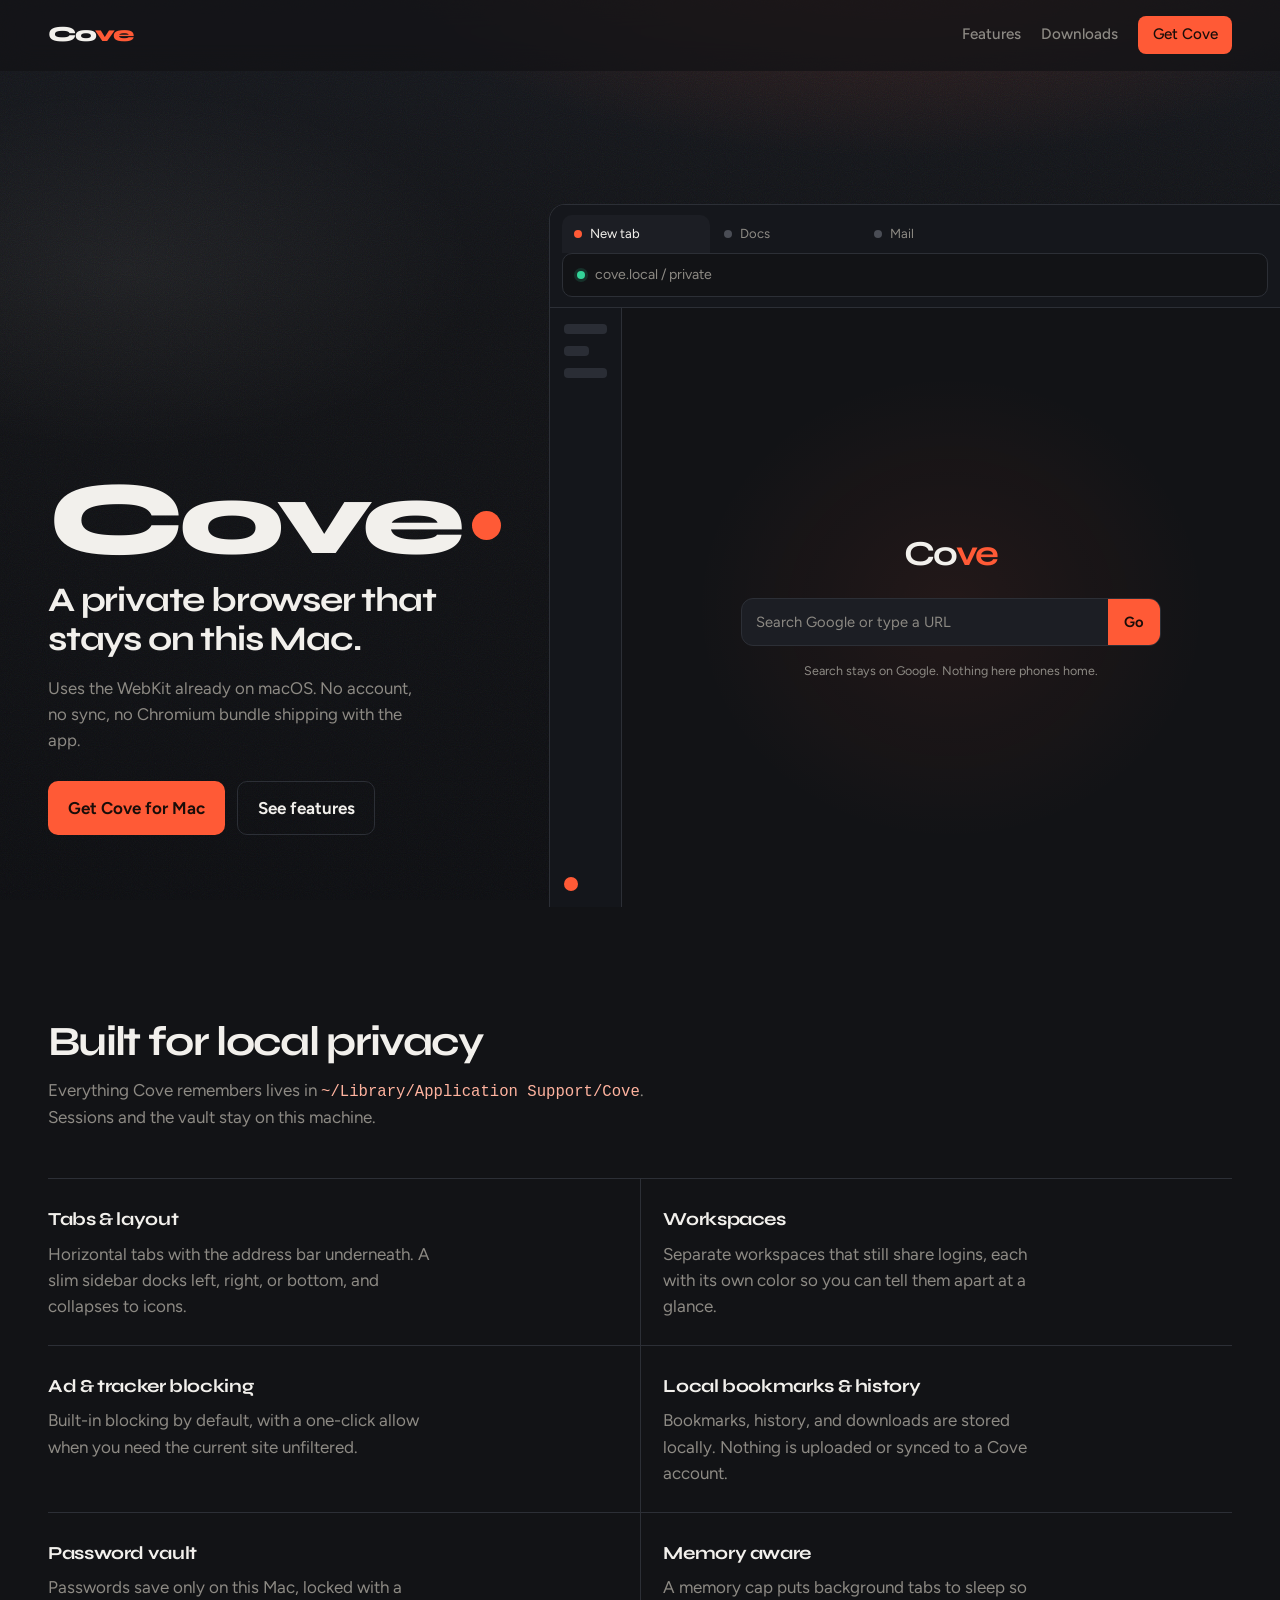
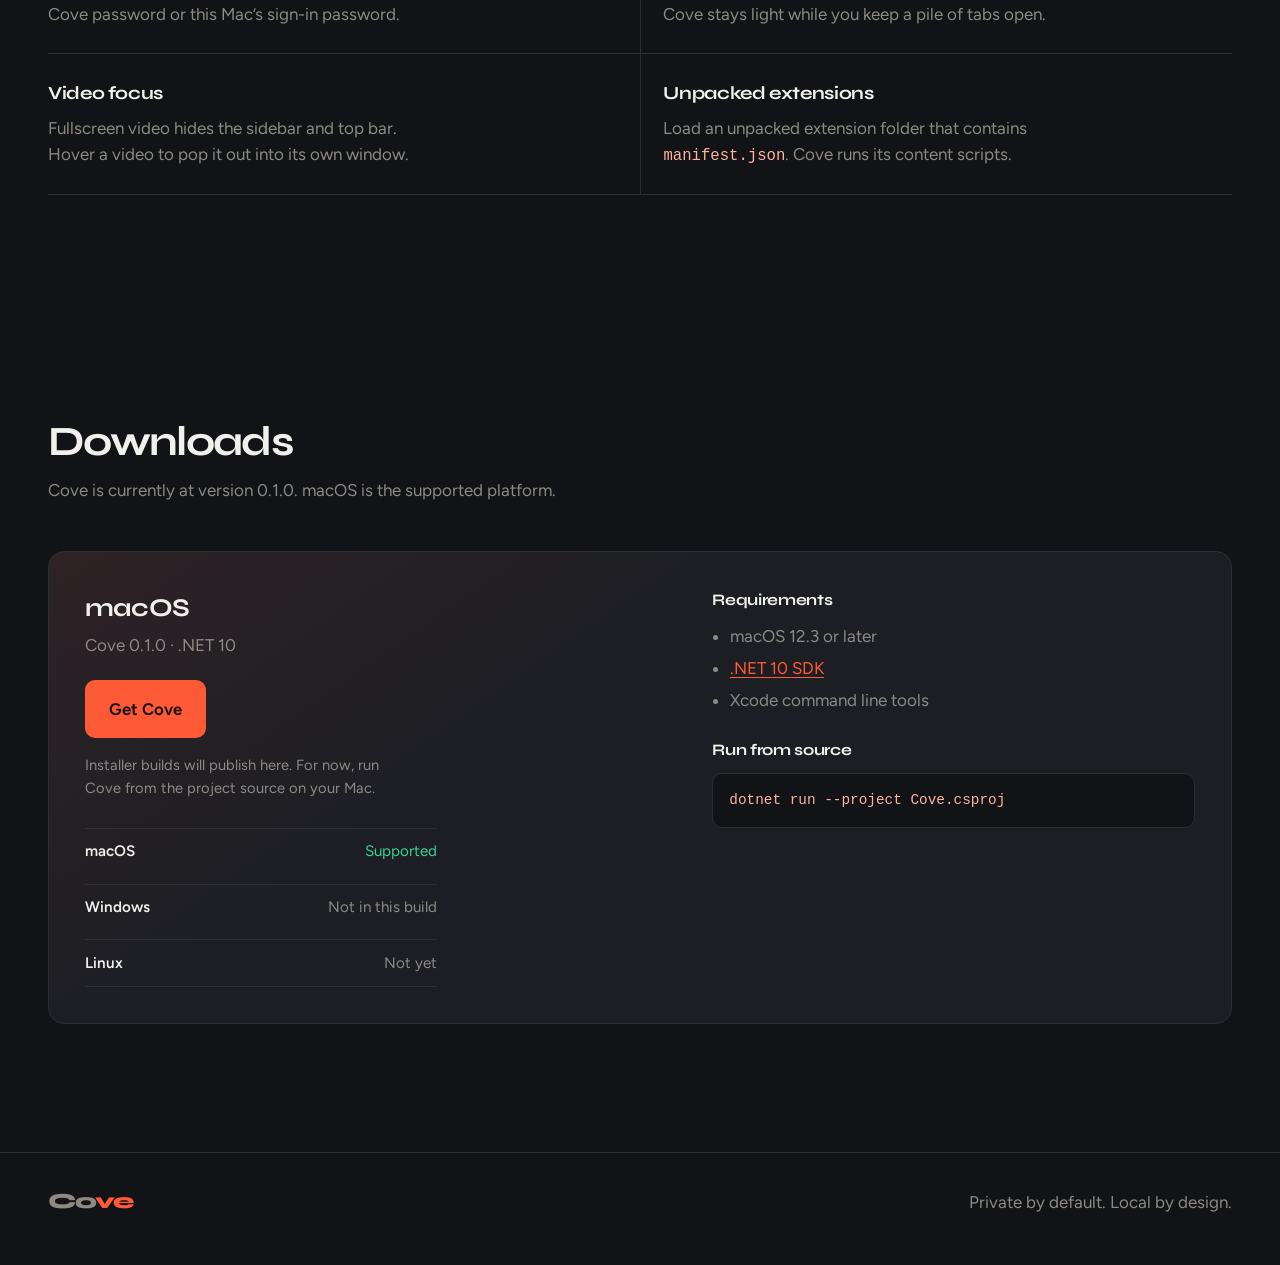
==== website/index.html @ 1cc4043b "Run Cove on macOS with system WebKit. Replace the WPF and WebView2 shell with Avalonia and a WebKit " ====
<!DOCTYPE html>
<html lang="en">
<head>
  <meta charset="utf-8" />
  <meta name="viewport" content="width=device-width, initial-scale=1" />
  <title>Cove — Private browser for this Mac</title>
  <meta name="description" content="Cove is a small private browser for macOS. Data stays on this machine. No account. No sync." />
  <link rel="preconnect" href="https://fonts.googleapis.com" />
  <link rel="preconnect" href="https://fonts.gstatic.com" crossorigin />
  <link href="https://fonts.googleapis.com/css2?family=Figtree:wght@400;500;600;700&family=Syne:wght@600;700;800&display=swap" rel="stylesheet" />
  <link rel="stylesheet" href="styles.css" />
</head>
<body>
  <div class="atmosphere" aria-hidden="true"></div>

  <header class="site-header">
    <a class="wordmark" href="#top" aria-label="Cove home">Co<span>ve</span></a>
    <nav class="site-nav">
      <a href="#features">Features</a>
      <a href="#downloads">Downloads</a>
      <a class="nav-cta" href="#downloads">Get Cove</a>
    </nav>
  </header>

  <main id="top">
    <section class="hero">
      <div class="hero-copy">
        <p class="brand">Cove</p>
        <h1>A private browser that stays on this Mac.</h1>
        <p class="lede">Uses the WebKit already on macOS. No account, no sync, no Chromium bundle shipping with the app.</p>
        <div class="hero-actions">
          <a class="btn btn-primary" href="#downloads">Get Cove for Mac</a>
          <a class="btn btn-ghost" href="#features">See features</a>
        </div>
      </div>

      <div class="hero-stage" aria-hidden="true">
        <div class="browser">
          <div class="browser-chrome">
            <div class="browser-tabs">
              <div class="tab active"><span class="tab-dot"></span><span>New tab</span></div>
              <div class="tab"><span class="tab-dot muted"></span><span>Docs</span></div>
              <div class="tab"><span class="tab-dot muted"></span><span>Mail</span></div>
            </div>
            <div class="browser-address">
              <span class="lock"></span>
              <span class="url">cove.local / private</span>
            </div>
          </div>
          <div class="browser-body">
            <aside class="browser-side">
              <div class="side-block"></div>
              <div class="side-block short"></div>
              <div class="side-block"></div>
              <div class="side-swatch"></div>
            </aside>
            <div class="browser-page">
              <p class="page-brand">Co<span>ve</span></p>
              <div class="page-search">
                <span>Search Google or type a URL</span>
                <span class="page-go">Go</span>
              </div>
              <p class="page-note">Search stays on Google. Nothing here phones home.</p>
            </div>
          </div>
        </div>
      </div>
    </section>

    <section id="features" class="section features">
      <div class="section-head">
        <h2>Built for local privacy</h2>
        <p>Everything Cove remembers lives in <code>~/Library/Application Support/Cove</code>. Sessions and the vault stay on this machine.</p>
      </div>

      <ul class="feature-list">
        <li>
          <h3>Tabs &amp; layout</h3>
          <p>Horizontal tabs with the address bar underneath. A slim sidebar docks left, right, or bottom, and collapses to icons.</p>
        </li>
        <li>
          <h3>Workspaces</h3>
          <p>Separate workspaces that still share logins, each with its own color so you can tell them apart at a glance.</p>
        </li>
        <li>
          <h3>Ad &amp; tracker blocking</h3>
          <p>Built-in blocking by default, with a one-click allow when you need the current site unfiltered.</p>
        </li>
        <li>
          <h3>Local bookmarks &amp; history</h3>
          <p>Bookmarks, history, and downloads are stored locally. Nothing is uploaded or synced to a Cove account.</p>
        </li>
        <li>
          <h3>Password vault</h3>
          <p>Passwords save only on this Mac, locked with a Cove password or this Mac’s sign-in password.</p>
        </li>
        <li>
          <h3>Memory aware</h3>
          <p>A memory cap puts background tabs to sleep so Cove stays light while you keep a pile of tabs open.</p>
        </li>
        <li>
          <h3>Video focus</h3>
          <p>Fullscreen video hides the sidebar and top bar. Hover a video to pop it out into its own window.</p>
        </li>
        <li>
          <h3>Unpacked extensions</h3>
          <p>Load an unpacked extension folder that contains <code>manifest.json</code>. Cove runs its content scripts.</p>
        </li>
      </ul>
    </section>

    <section id="downloads" class="section downloads">
      <div class="section-head">
        <h2>Downloads</h2>
        <p>Cove is currently at version 0.1.0. macOS is the supported platform.</p>
      </div>

      <div class="download-panel">
        <div class="download-main">
          <div class="download-meta">
            <p class="os">macOS</p>
            <p class="version">Cove 0.1.0 · .NET 10</p>
          </div>
          <a class="btn btn-primary btn-lg" href="#run">Get Cove</a>
          <p class="hint">Installer builds will publish here. For now, run Cove from the project source on your Mac.</p>
          <div class="platforms">
            <div class="platform is-ready">
              <span class="platform-name">macOS</span>
              <span class="platform-status">Supported</span>
            </div>
            <div class="platform">
              <span class="platform-name">Windows</span>
              <span class="platform-status">Not in this build</span>
            </div>
            <div class="platform">
              <span class="platform-name">Linux</span>
              <span class="platform-status">Not yet</span>
            </div>
          </div>
        </div>

        <div class="download-reqs" id="run">
          <h3>Requirements</h3>
          <ul>
            <li>macOS 12.3 or later</li>
            <li><a href="https://dotnet.microsoft.com/download" rel="noopener">.NET 10 SDK</a></li>
            <li>Xcode command line tools</li>
          </ul>
          <h3>Run from source</h3>
          <pre><code>dotnet run --project Cove.csproj</code></pre>
        </div>
      </div>
    </section>
  </main>

  <footer class="site-footer">
    <p class="wordmark">Co<span>ve</span></p>
    <p>Private by default. Local by design.</p>
  </footer>

  <script src="script.js"></script>
</body>
</html>
---- website/styles.css ----
:root {
  --bg: #121316;
  --bg-raised: #1c1e24;
  --bg-line: #2c2f36;
  --ink: #f2f0ec;
  --muted: #8d8a84;
  --accent: #ff5a36;
  --accent-ink: #1a0d09;
  --warm-glow: rgba(255, 90, 54, 0.18);
  --font-display: "Syne", sans-serif;
  --font-body: "Figtree", sans-serif;
  --ease: cubic-bezier(0.22, 1, 0.36, 1);
}

*,
*::before,
*::after {
  box-sizing: border-box;
}

html {
  scroll-behavior: smooth;
}

body {
  margin: 0;
  min-height: 100vh;
  color: var(--ink);
  background: var(--bg);
  font-family: var(--font-body);
  font-size: 17px;
  line-height: 1.55;
  overflow-x: hidden;
}

a {
  color: var(--accent);
  text-decoration-thickness: 1px;
  text-underline-offset: 0.18em;
}

a:hover {
  color: #ff7a5c;
}

code,
pre {
  font-family: ui-monospace, "SF Mono", Menlo, Consolas, monospace;
  font-size: 0.92em;
}

code {
  color: #ffb39f;
}

.atmosphere {
  position: fixed;
  inset: 0;
  z-index: -1;
  pointer-events: none;
  background:
    radial-gradient(ellipse 80% 50% at 70% -10%, var(--warm-glow), transparent 55%),
    radial-gradient(ellipse 55% 40% at 10% 30%, rgba(242, 240, 236, 0.05), transparent 50%),
    radial-gradient(ellipse 60% 45% at 85% 75%, rgba(255, 90, 54, 0.08), transparent 55%),
    linear-gradient(180deg, #16181d 0%, var(--bg) 35%, #0e0f12 100%);
}

.atmosphere::after {
  content: "";
  position: absolute;
  inset: 0;
  opacity: 0.35;
  background-image: url("data:image/svg+xml,%3Csvg viewBox='0 0 200 200' xmlns='http://www.w3.org/2000/svg'%3E%3Cfilter id='n'%3E%3CfeTurbulence type='fractalNoise' baseFrequency='0.85' numOctaves='4' stitchTiles='stitch'/%3E%3C/filter%3E%3Crect width='100%25' height='100%25' filter='url(%23n)'/%3E%3C/svg%3E");
  background-size: 180px;
  mix-blend-mode: soft-light;
}

.site-header {
  position: sticky;
  top: 0;
  z-index: 20;
  display: flex;
  align-items: center;
  justify-content: space-between;
  gap: 1rem;
  padding: 1rem clamp(1.25rem, 4vw, 3rem);
  backdrop-filter: blur(14px);
  background: rgba(18, 19, 22, 0.72);
  border-bottom: 1px solid transparent;
  transition: border-color 0.3s var(--ease);
}

.site-header.is-scrolled {
  border-bottom-color: var(--bg-line);
}

.wordmark {
  font-family: var(--font-display);
  font-weight: 800;
  font-size: 1.35rem;
  letter-spacing: -0.04em;
  color: var(--ink);
  text-decoration: none;
}

.wordmark span,
.page-brand span {
  color: var(--accent);
}

.site-nav {
  display: flex;
  align-items: center;
  gap: 1.25rem;
}

.site-nav a {
  color: var(--muted);
  text-decoration: none;
  font-weight: 500;
  font-size: 0.95rem;
  transition: color 0.2s ease;
}

.site-nav a:hover {
  color: var(--ink);
}

.nav-cta {
  color: var(--accent-ink) !important;
  background: var(--accent);
  padding: 0.45rem 0.9rem;
  border-radius: 8px;
  font-weight: 650;
}

.nav-cta:hover {
  filter: brightness(1.06);
  color: var(--accent-ink) !important;
}

.hero {
  position: relative;
  display: grid;
  align-items: end;
  min-height: calc(100svh - 64px);
  padding: clamp(2rem, 6vw, 4.5rem) clamp(1.25rem, 4vw, 3rem) 0;
  gap: clamp(1.5rem, 4vw, 2.5rem);
  overflow: hidden;
}

.hero-copy {
  max-width: 34rem;
  animation: rise 0.9s var(--ease) both;
}

.brand {
  margin: 0 0 0.85rem;
  font-family: var(--font-display);
  font-weight: 800;
  font-size: clamp(3.4rem, 9vw, 6.5rem);
  letter-spacing: -0.055em;
  line-height: 0.9;
  color: var(--ink);
}

.brand::after {
  content: "";
  display: inline-block;
  width: 0.28em;
  height: 0.28em;
  margin-left: 0.12em;
  margin-bottom: 0.12em;
  border-radius: 50%;
  background: var(--accent);
  vertical-align: baseline;
  animation: pulse-dot 2.8s ease-in-out infinite;
}

.hero h1 {
  margin: 0 0 1rem;
  font-family: var(--font-display);
  font-weight: 700;
  font-size: clamp(1.55rem, 3.4vw, 2.15rem);
  letter-spacing: -0.035em;
  line-height: 1.15;
  max-width: 18ch;
}

.lede {
  margin: 0 0 1.75rem;
  color: var(--muted);
  max-width: 34ch;
  font-size: 1.05rem;
}

.hero-actions {
  display: flex;
  flex-wrap: wrap;
  gap: 0.75rem;
}

.btn {
  display: inline-flex;
  align-items: center;
  justify-content: center;
  gap: 0.4rem;
  padding: 0.8rem 1.2rem;
  border-radius: 10px;
  border: 1px solid transparent;
  font: inherit;
  font-weight: 650;
  text-decoration: none;
  cursor: pointer;
  transition: transform 0.2s var(--ease), background 0.2s ease, border-color 0.2s ease, color 0.2s ease;
}

.btn:hover {
  transform: translateY(-1px);
}

.btn-primary {
  background: var(--accent);
  color: var(--accent-ink);
}

.btn-primary:hover {
  color: var(--accent-ink);
  filter: brightness(1.05);
}

.btn-ghost {
  background: transparent;
  border-color: var(--bg-line);
  color: var(--ink);
}

.btn-ghost:hover {
  border-color: var(--muted);
  color: var(--ink);
}

.btn-lg {
  padding: 0.95rem 1.45rem;
  font-size: 1.05rem;
}

.hero-stage {
  width: 100%;
  animation: rise 1.05s var(--ease) 0.12s both;
}

.browser {
  width: 100%;
  border: 1px solid var(--bg-line);
  border-left: 0;
  border-right: 0;
  border-bottom: 0;
  border-radius: 0;
  background: #0f1013;
  overflow: hidden;
  transform-origin: center bottom;
}

.browser-chrome {
  border-bottom: 1px solid var(--bg-line);
  background: #15171c;
}

.browser-tabs {
  display: flex;
  gap: 2px;
  padding: 10px 12px 0;
}

.tab {
  display: flex;
  align-items: center;
  gap: 8px;
  min-width: 0;
  width: 148px;
  padding: 9px 12px;
  border-radius: 10px 10px 0 0;
  background: transparent;
  color: var(--muted);
  font-size: 0.82rem;
  white-space: nowrap;
  overflow: hidden;
  transition: background 0.25s ease, color 0.25s ease;
}

.tab.active {
  background: var(--bg-raised);
  color: var(--ink);
}

.tab-dot {
  width: 8px;
  height: 8px;
  border-radius: 50%;
  background: var(--accent);
  flex-shrink: 0;
}

.tab-dot.muted {
  background: #4a4d55;
}

.browser-address {
  display: flex;
  align-items: center;
  gap: 10px;
  margin: 0 12px 10px;
  padding: 10px 14px;
  border: 1px solid var(--bg-line);
  border-radius: 10px;
  background: #121316;
  color: var(--muted);
  font-size: 0.88rem;
}

.lock {
  width: 8px;
  height: 8px;
  border-radius: 50%;
  background: #34d399;
  box-shadow: 0 0 0 3px rgba(52, 211, 153, 0.15);
}

.browser-body {
  display: grid;
  grid-template-columns: 72px 1fr;
  min-height: clamp(220px, 36vh, 380px);
}

.browser-side {
  display: flex;
  flex-direction: column;
  gap: 12px;
  padding: 16px 14px;
  border-right: 1px solid var(--bg-line);
  background: #14161b;
}

.side-block {
  height: 10px;
  border-radius: 4px;
  background: #2a2d35;
}

.side-block.short {
  width: 60%;
}

.side-swatch {
  width: 14px;
  height: 14px;
  margin-top: auto;
  border-radius: 50%;
  background: var(--accent);
  animation: swatch 5s ease-in-out infinite;
}

.browser-page {
  display: flex;
  flex-direction: column;
  align-items: center;
  justify-content: center;
  padding: 2rem 1.25rem 2.5rem;
  background:
    radial-gradient(ellipse at center, rgba(255, 90, 54, 0.07), transparent 55%),
    #121316;
}

.page-brand {
  margin: 0 0 1rem;
  font-family: var(--font-display);
  font-weight: 700;
  font-size: clamp(1.8rem, 4vw, 2.2rem);
  letter-spacing: -0.045em;
}

.page-search {
  display: flex;
  width: min(420px, 100%);
  overflow: hidden;
  border: 1px solid var(--bg-line);
  border-radius: 12px;
  background: var(--bg-raised);
  color: var(--muted);
  font-size: 0.92rem;
}

.page-search span:first-child {
  flex: 1;
  padding: 12px 14px;
}

.page-go {
  display: grid;
  place-items: center;
  padding: 0 16px;
  background: var(--accent);
  color: var(--accent-ink);
  font-weight: 650;
}

.page-note {
  margin: 0.9rem 0 0;
  color: var(--muted);
  font-size: 0.78rem;
}

.section {
  padding: clamp(4.5rem, 10vw, 7rem) clamp(1.25rem, 4vw, 3rem);
}

.section-head {
  max-width: 38rem;
  margin-bottom: clamp(2rem, 5vw, 3rem);
}

.section-head h2 {
  margin: 0 0 0.75rem;
  font-family: var(--font-display);
  font-weight: 700;
  font-size: clamp(1.8rem, 4vw, 2.6rem);
  letter-spacing: -0.04em;
  line-height: 1.1;
}

.section-head p {
  margin: 0;
  color: var(--muted);
}

.feature-list {
  list-style: none;
  margin: 0;
  padding: 0;
  display: grid;
  grid-template-columns: repeat(2, minmax(0, 1fr));
  gap: 0;
  border-top: 1px solid var(--bg-line);
}

.feature-list li {
  padding: 1.6rem 1.4rem 1.6rem 0;
  border-bottom: 1px solid var(--bg-line);
  opacity: 0;
  transform: translateY(16px);
  transition: opacity 0.6s var(--ease), transform 0.6s var(--ease);
}

.feature-list li:nth-child(even) {
  padding-left: 1.4rem;
  border-left: 1px solid var(--bg-line);
}

.feature-list li.is-in {
  opacity: 1;
  transform: none;
}

.feature-list h3 {
  margin: 0 0 0.45rem;
  font-family: var(--font-display);
  font-size: 1.15rem;
  font-weight: 700;
  letter-spacing: -0.02em;
}

.feature-list p {
  margin: 0;
  color: var(--muted);
  max-width: 36ch;
}

.downloads {
  padding-bottom: clamp(5rem, 12vw, 8rem);
}

.download-panel {
  display: grid;
  grid-template-columns: 1.2fr 1fr;
  gap: clamp(1.5rem, 4vw, 3rem);
  align-items: start;
  padding: clamp(1.5rem, 3vw, 2.25rem);
  border: 1px solid var(--bg-line);
  border-radius: 16px;
  background:
    linear-gradient(145deg, rgba(255, 90, 54, 0.08), transparent 40%),
    var(--bg-raised);
}

.download-meta .os {
  margin: 0;
  font-family: var(--font-display);
  font-weight: 700;
  font-size: 1.6rem;
  letter-spacing: -0.03em;
}

.download-meta .version {
  margin: 0.25rem 0 1.35rem;
  color: var(--muted);
}

.hint {
  margin: 1rem 0 0;
  color: var(--muted);
  font-size: 0.92rem;
  max-width: 36ch;
}

.platforms {
  display: grid;
  gap: 0.55rem;
  margin-top: 1.75rem;
  max-width: 22rem;
}

.platform {
  display: flex;
  align-items: center;
  justify-content: space-between;
  gap: 1rem;
  padding: 0.7rem 0;
  border-top: 1px solid var(--bg-line);
  color: var(--muted);
  font-size: 0.95rem;
}

.platform:last-child {
  border-bottom: 1px solid var(--bg-line);
}

.platform-name {
  color: var(--ink);
  font-weight: 600;
}

.platform.is-ready .platform-status {
  color: #34d399;
}

.download-reqs h3 {
  margin: 0 0 0.65rem;
  font-family: var(--font-display);
  font-size: 1rem;
  letter-spacing: -0.02em;
}

.download-reqs h3 + ul + h3 {
  margin-top: 1.5rem;
}

.download-reqs ul {
  margin: 0;
  padding-left: 1.1rem;
  color: var(--muted);
}

.download-reqs li + li {
  margin-top: 0.35rem;
}

.download-reqs pre {
  margin: 0;
  padding: 0.9rem 1rem;
  overflow-x: auto;
  border: 1px solid var(--bg-line);
  border-radius: 10px;
  background: #121316;
  color: #d8d4cc;
}

.site-footer {
  padding: 2rem clamp(1.25rem, 4vw, 3rem) 3rem;
  border-top: 1px solid var(--bg-line);
  display: flex;
  flex-wrap: wrap;
  align-items: baseline;
  justify-content: space-between;
  gap: 0.75rem;
}

.site-footer p {
  margin: 0;
  color: var(--muted);
}

@keyframes rise {
  from {
    opacity: 0;
    transform: translateY(22px);
  }
  to {
    opacity: 1;
    transform: none;
  }
}

@keyframes pulse-dot {
  0%,
  100% {
    transform: scale(1);
    opacity: 1;
  }
  50% {
    transform: scale(0.85);
    opacity: 0.7;
  }
}

@keyframes swatch {
  0%,
  100% {
    background: #ff5a36;
  }
  33% {
    background: #60a5fa;
  }
  66% {
    background: #34d399;
  }
}

@media (min-width: 960px) {
  .hero {
    grid-template-columns: minmax(280px, 0.85fr) minmax(0, 1.35fr);
    align-items: end;
    padding-right: 0;
    padding-bottom: 0;
  }

  .hero-copy {
    padding-bottom: clamp(2.5rem, 8vh, 5rem);
    z-index: 1;
  }

  .hero-stage {
    justify-self: stretch;
    align-self: end;
    height: 100%;
    display: flex;
    align-items: flex-end;
  }

  .browser {
    display: flex;
    flex-direction: column;
    height: min(100%, 92%);
    min-height: 420px;
    border-left: 1px solid var(--bg-line);
    border-top-left-radius: 16px;
  }

  .browser-body {
    min-height: 0;
    flex: 1;
  }
}

@media (max-width: 800px) {
  .feature-list {
    grid-template-columns: 1fr;
  }

  .feature-list li,
  .feature-list li:nth-child(even) {
    padding: 1.35rem 0;
    border-left: 0;
  }

  .download-panel {
    grid-template-columns: 1fr;
  }

  .browser-tabs .tab:nth-child(3) {
    display: none;
  }
}

@media (max-width: 640px) {
  .site-nav a:not(.nav-cta) {
    display: none;
  }

  .browser-body {
    grid-template-columns: 1fr;
  }

  .browser-side {
    display: none;
  }

  .hero {
    min-height: auto;
    padding-top: 2.5rem;
  }
}

@media (prefers-reduced-motion: reduce) {
  html {
    scroll-behavior: auto;
  }

  *,
  *::before,
  *::after {
    animation: none !important;
    transition: none !important;
  }

  .feature-list li {
    opacity: 1;
    transform: none;
  }
}
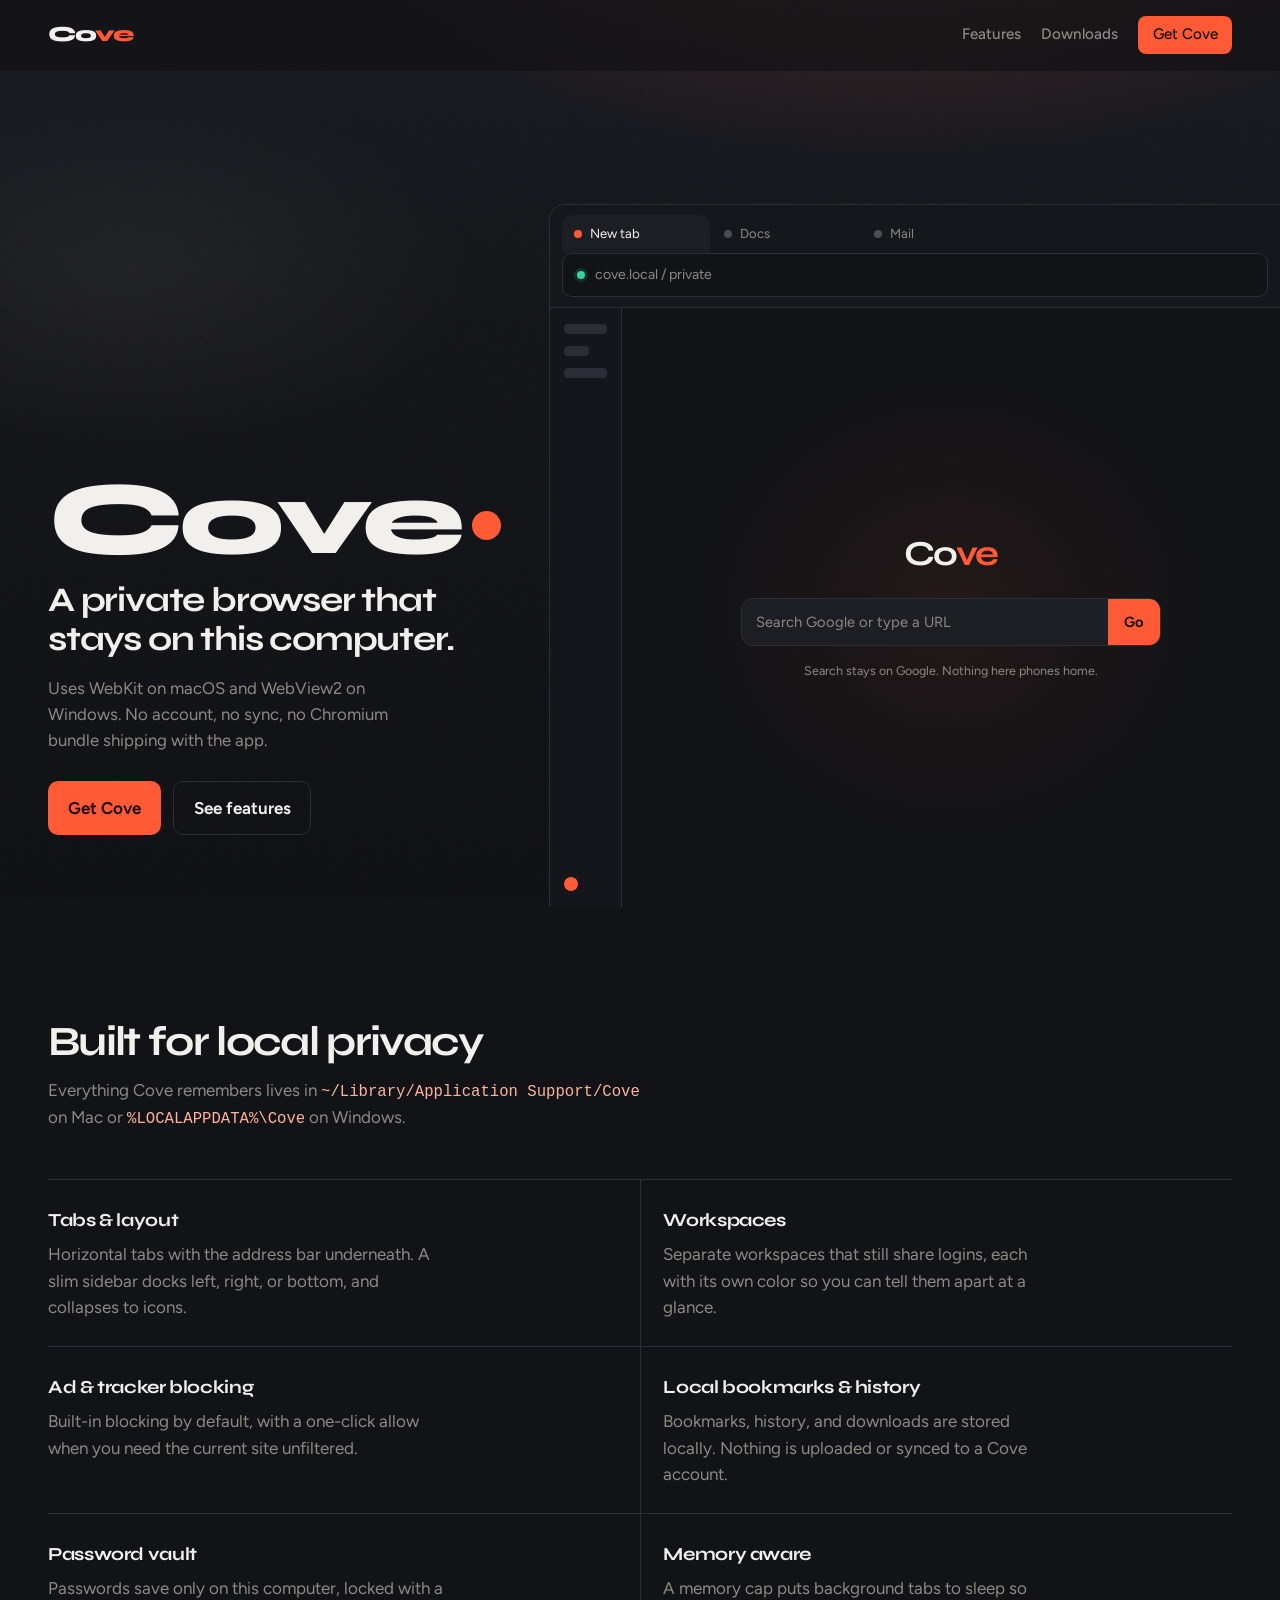
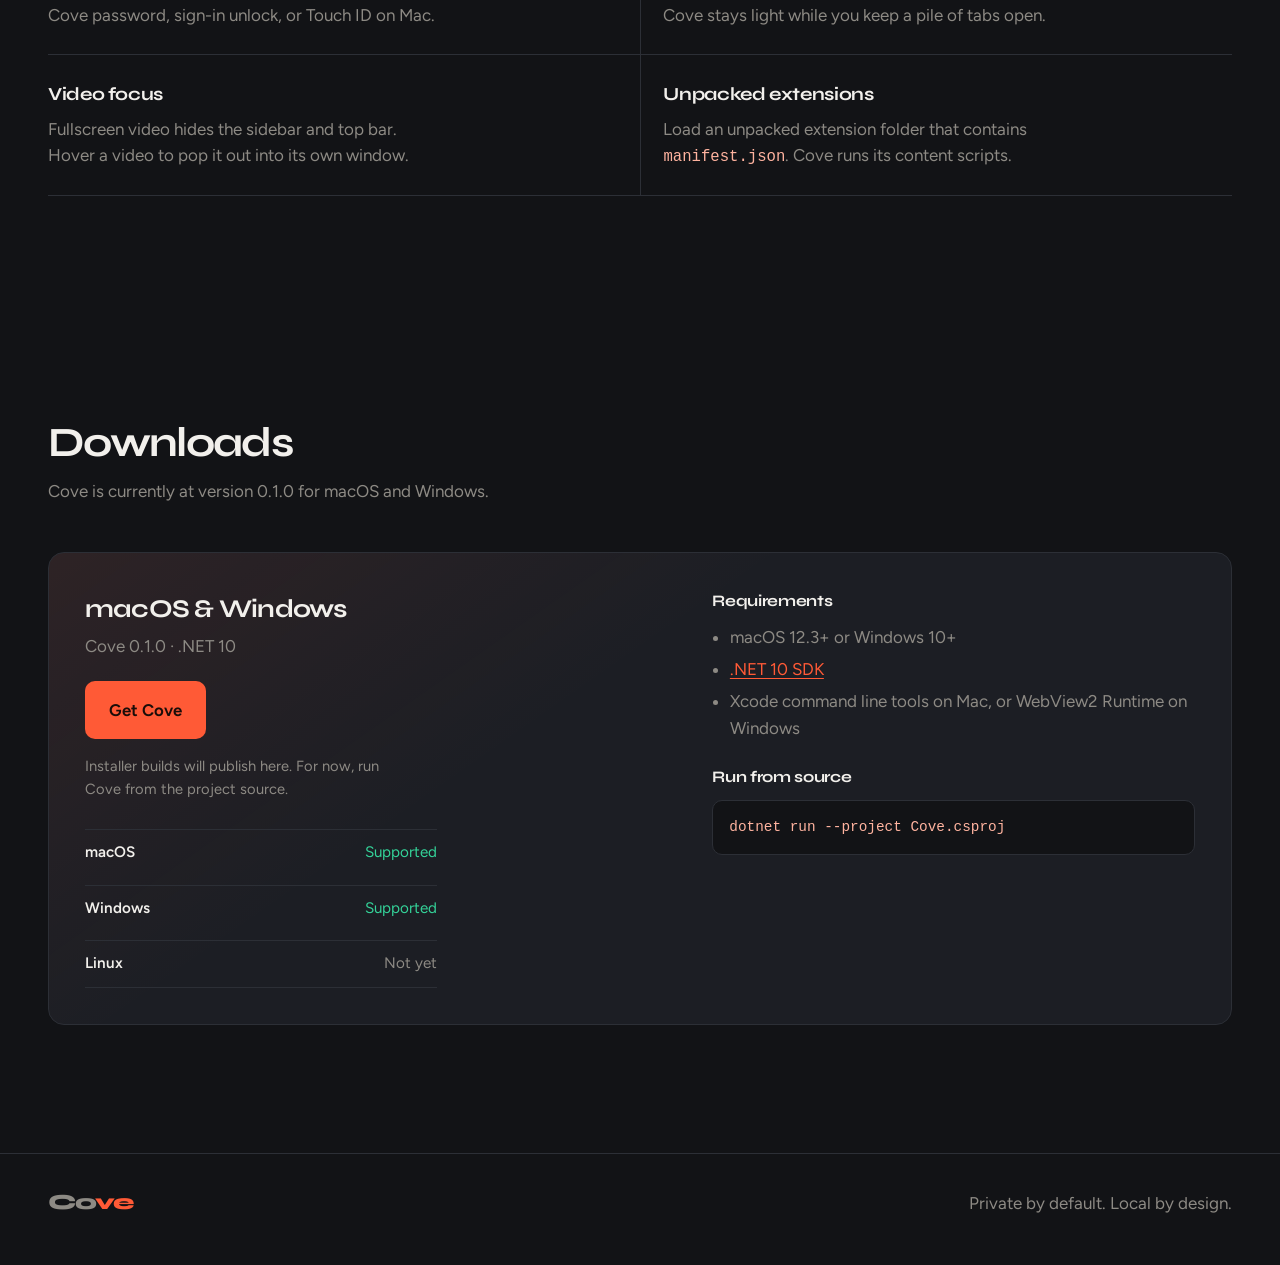
==== commit 67de810e: "Update the site for Mac and Windows support." ====
--- a/website/index.html
+++ b/website/index.html
@@ -3,8 +3,8 @@
 <head>
   <meta charset="utf-8" />
   <meta name="viewport" content="width=device-width, initial-scale=1" />
-  <title>Cove — Private browser for this Mac</title>
-  <meta name="description" content="Cove is a small private browser for macOS. Data stays on this machine. No account. No sync." />
+  <title>Cove — Private browser for Mac and Windows</title>
+  <meta name="description" content="Cove is a small private browser for macOS and Windows. Data stays on this machine. No account. No sync." />
   <link rel="preconnect" href="https://fonts.googleapis.com" />
   <link rel="preconnect" href="https://fonts.gstatic.com" crossorigin />
   <link href="https://fonts.googleapis.com/css2?family=Figtree:wght@400;500;600;700&family=Syne:wght@600;700;800&display=swap" rel="stylesheet" />
@@ -26,10 +26,10 @@
     <section class="hero">
       <div class="hero-copy">
         <p class="brand">Cove</p>
-        <h1>A private browser that stays on this Mac.</h1>
-        <p class="lede">Uses the WebKit already on macOS. No account, no sync, no Chromium bundle shipping with the app.</p>
+        <h1>A private browser that stays on this computer.</h1>
+        <p class="lede">Uses WebKit on macOS and WebView2 on Windows. No account, no sync, no Chromium bundle shipping with the app.</p>
         <div class="hero-actions">
-          <a class="btn btn-primary" href="#downloads">Get Cove for Mac</a>
+          <a class="btn btn-primary" href="#downloads">Get Cove</a>
           <a class="btn btn-ghost" href="#features">See features</a>
         </div>
       </div>
@@ -70,7 +70,7 @@
     <section id="features" class="section features">
       <div class="section-head">
         <h2>Built for local privacy</h2>
-        <p>Everything Cove remembers lives in <code>~/Library/Application Support/Cove</code>. Sessions and the vault stay on this machine.</p>
+        <p>Everything Cove remembers lives in <code>~/Library/Application Support/Cove</code> on Mac or <code>%LOCALAPPDATA%\Cove</code> on Windows.</p>
       </div>
 
       <ul class="feature-list">
@@ -92,7 +92,7 @@
         </li>
         <li>
           <h3>Password vault</h3>
-          <p>Passwords save only on this Mac, locked with a Cove password or this Mac’s sign-in password.</p>
+          <p>Passwords save only on this computer, locked with a Cove password, sign-in unlock, or Touch ID on Mac.</p>
         </li>
         <li>
           <h3>Memory aware</h3>
@@ -112,25 +112,25 @@
     <section id="downloads" class="section downloads">
       <div class="section-head">
         <h2>Downloads</h2>
-        <p>Cove is currently at version 0.1.0. macOS is the supported platform.</p>
+        <p>Cove is currently at version 0.1.0 for macOS and Windows.</p>
       </div>
 
       <div class="download-panel">
         <div class="download-main">
           <div class="download-meta">
-            <p class="os">macOS</p>
+            <p class="os">macOS &amp; Windows</p>
             <p class="version">Cove 0.1.0 · .NET 10</p>
           </div>
           <a class="btn btn-primary btn-lg" href="#run">Get Cove</a>
-          <p class="hint">Installer builds will publish here. For now, run Cove from the project source on your Mac.</p>
+          <p class="hint">Installer builds will publish here. For now, run Cove from the project source.</p>
           <div class="platforms">
             <div class="platform is-ready">
               <span class="platform-name">macOS</span>
               <span class="platform-status">Supported</span>
             </div>
-            <div class="platform">
+            <div class="platform is-ready">
               <span class="platform-name">Windows</span>
-              <span class="platform-status">Not in this build</span>
+              <span class="platform-status">Supported</span>
             </div>
             <div class="platform">
               <span class="platform-name">Linux</span>
@@ -142,9 +142,9 @@
         <div class="download-reqs" id="run">
           <h3>Requirements</h3>
           <ul>
-            <li>macOS 12.3 or later</li>
+            <li>macOS 12.3+ or Windows 10+</li>
             <li><a href="https://dotnet.microsoft.com/download" rel="noopener">.NET 10 SDK</a></li>
-            <li>Xcode command line tools</li>
+            <li>Xcode command line tools on Mac, or WebView2 Runtime on Windows</li>
           </ul>
           <h3>Run from source</h3>
           <pre><code>dotnet run --project Cove.csproj</code></pre>
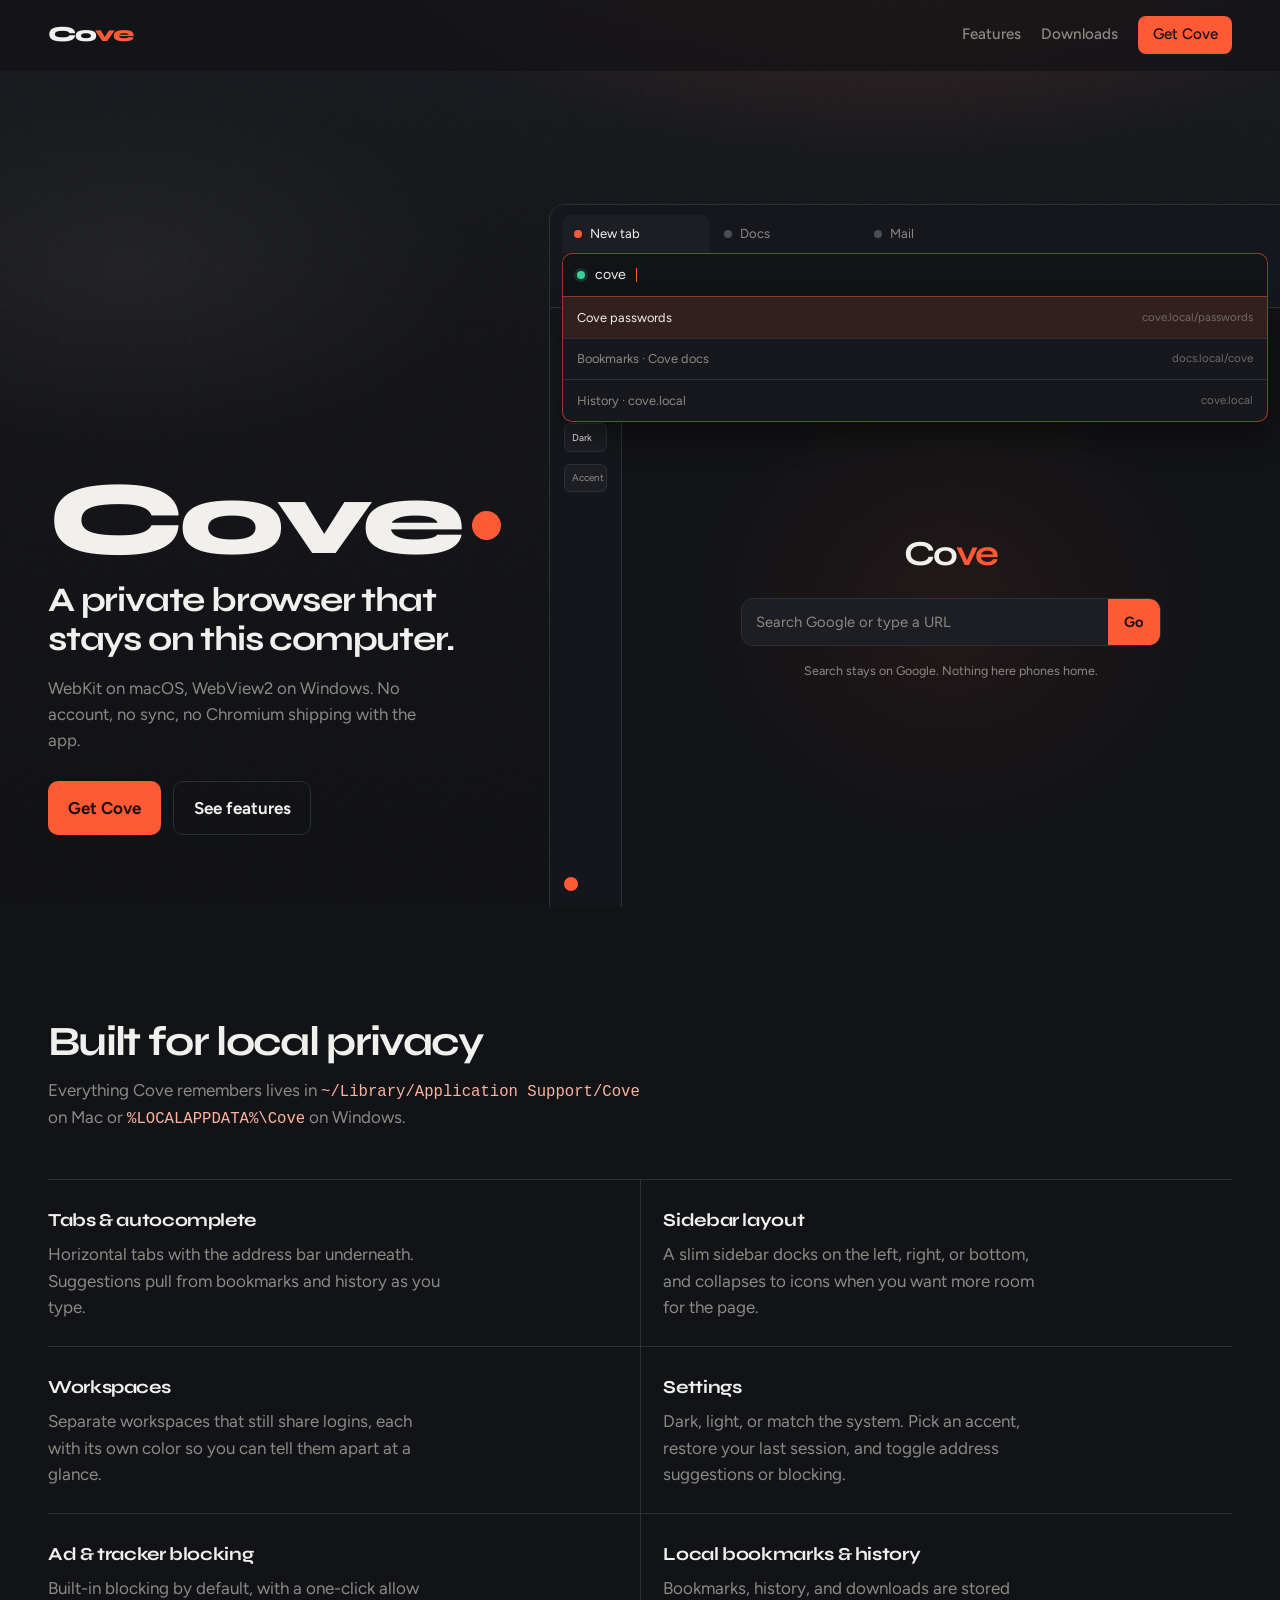
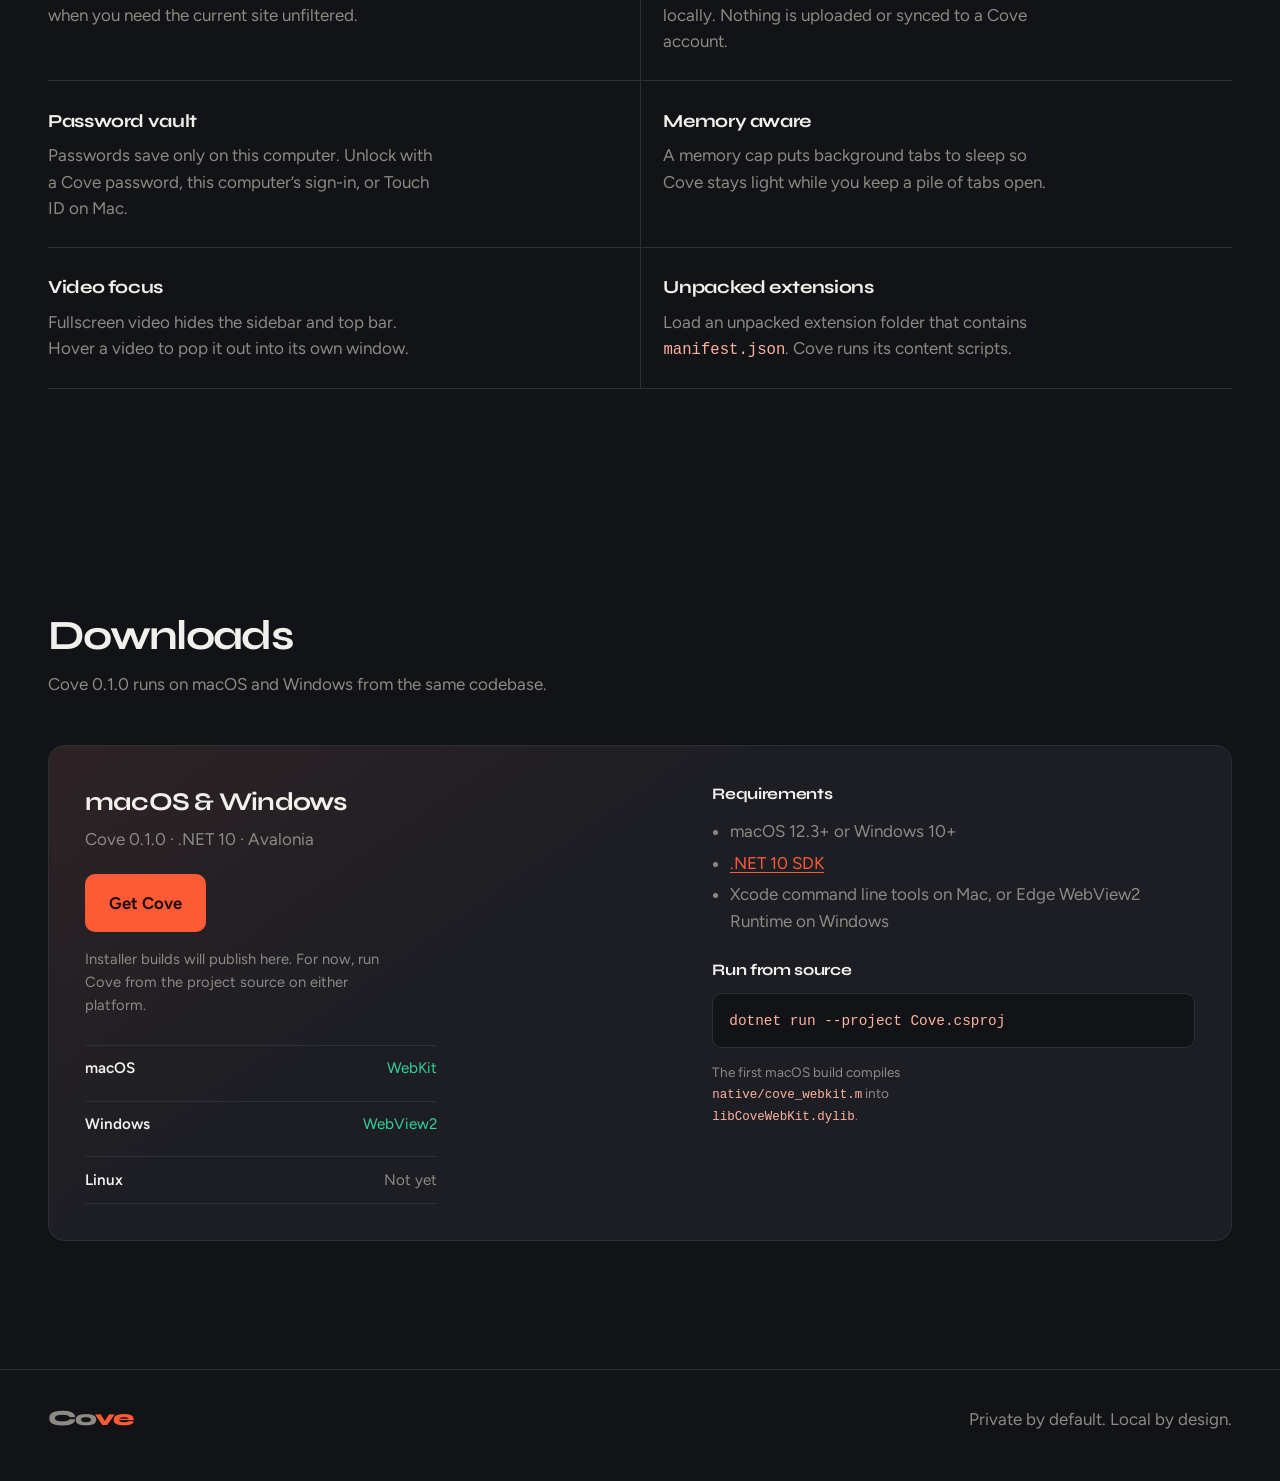
==== commit 64249074: "Fix address suggestions, light theme, and accent swatches. Move autocomplete out from under the web " ====
--- a/website/index.html
+++ b/website/index.html
@@ -4,7 +4,7 @@
   <meta charset="utf-8" />
   <meta name="viewport" content="width=device-width, initial-scale=1" />
   <title>Cove — Private browser for Mac and Windows</title>
-  <meta name="description" content="Cove is a small private browser for macOS and Windows. Data stays on this machine. No account. No sync." />
+  <meta name="description" content="Cove is a small private browser for macOS and Windows. WebKit on Mac, WebView2 on Windows. Data stays on this machine. No account. No sync." />
   <link rel="preconnect" href="https://fonts.googleapis.com" />
   <link rel="preconnect" href="https://fonts.gstatic.com" crossorigin />
   <link href="https://fonts.googleapis.com/css2?family=Figtree:wght@400;500;600;700&family=Syne:wght@600;700;800&display=swap" rel="stylesheet" />
@@ -27,7 +27,7 @@
       <div class="hero-copy">
         <p class="brand">Cove</p>
         <h1>A private browser that stays on this computer.</h1>
-        <p class="lede">Uses WebKit on macOS and WebView2 on Windows. No account, no sync, no Chromium bundle shipping with the app.</p>
+        <p class="lede">WebKit on macOS, WebView2 on Windows. No account, no sync, no Chromium shipping with the app.</p>
         <div class="hero-actions">
           <a class="btn btn-primary" href="#downloads">Get Cove</a>
           <a class="btn btn-ghost" href="#features">See features</a>
@@ -42,9 +42,17 @@
               <div class="tab"><span class="tab-dot muted"></span><span>Docs</span></div>
               <div class="tab"><span class="tab-dot muted"></span><span>Mail</span></div>
             </div>
-            <div class="browser-address">
-              <span class="lock"></span>
-              <span class="url">cove.local / private</span>
+            <div class="browser-toolbar">
+              <div class="browser-address is-suggesting">
+                <span class="lock"></span>
+                <span class="url typing">cove</span>
+                <span class="url-caret"></span>
+              </div>
+              <div class="suggest">
+                <div class="suggest-row is-active"><span>Cove passwords</span><span class="suggest-url">cove.local/passwords</span></div>
+                <div class="suggest-row"><span>Bookmarks · Cove docs</span><span class="suggest-url">docs.local/cove</span></div>
+                <div class="suggest-row"><span>History · cove.local</span><span class="suggest-url">cove.local</span></div>
+              </div>
             </div>
           </div>
           <div class="browser-body">
@@ -52,6 +60,9 @@
               <div class="side-block"></div>
               <div class="side-block short"></div>
               <div class="side-block"></div>
+              <div class="side-label">Settings</div>
+              <div class="side-chip">Dark</div>
+              <div class="side-chip soft">Accent</div>
               <div class="side-swatch"></div>
             </aside>
             <div class="browser-page">
@@ -75,12 +86,20 @@
 
       <ul class="feature-list">
         <li>
-          <h3>Tabs &amp; layout</h3>
-          <p>Horizontal tabs with the address bar underneath. A slim sidebar docks left, right, or bottom, and collapses to icons.</p>
+          <h3>Tabs &amp; autocomplete</h3>
+          <p>Horizontal tabs with the address bar underneath. Suggestions pull from bookmarks and history as you type.</p>
+        </li>
+        <li>
+          <h3>Sidebar layout</h3>
+          <p>A slim sidebar docks on the left, right, or bottom, and collapses to icons when you want more room for the page.</p>
         </li>
         <li>
           <h3>Workspaces</h3>
           <p>Separate workspaces that still share logins, each with its own color so you can tell them apart at a glance.</p>
+        </li>
+        <li>
+          <h3>Settings</h3>
+          <p>Dark, light, or match the system. Pick an accent, restore your last session, and toggle address suggestions or blocking.</p>
         </li>
         <li>
           <h3>Ad &amp; tracker blocking</h3>
@@ -92,7 +111,7 @@
         </li>
         <li>
           <h3>Password vault</h3>
-          <p>Passwords save only on this computer, locked with a Cove password, sign-in unlock, or Touch ID on Mac.</p>
+          <p>Passwords save only on this computer. Unlock with a Cove password, this computer’s sign-in, or Touch ID on Mac.</p>
         </li>
         <li>
           <h3>Memory aware</h3>
@@ -112,25 +131,25 @@
     <section id="downloads" class="section downloads">
       <div class="section-head">
         <h2>Downloads</h2>
-        <p>Cove is currently at version 0.1.0 for macOS and Windows.</p>
+        <p>Cove 0.1.0 runs on macOS and Windows from the same codebase.</p>
       </div>
 
       <div class="download-panel">
         <div class="download-main">
           <div class="download-meta">
             <p class="os">macOS &amp; Windows</p>
-            <p class="version">Cove 0.1.0 · .NET 10</p>
+            <p class="version">Cove 0.1.0 · .NET 10 · Avalonia</p>
           </div>
           <a class="btn btn-primary btn-lg" href="#run">Get Cove</a>
-          <p class="hint">Installer builds will publish here. For now, run Cove from the project source.</p>
+          <p class="hint">Installer builds will publish here. For now, run Cove from the project source on either platform.</p>
           <div class="platforms">
             <div class="platform is-ready">
               <span class="platform-name">macOS</span>
-              <span class="platform-status">Supported</span>
+              <span class="platform-status">WebKit</span>
             </div>
             <div class="platform is-ready">
               <span class="platform-name">Windows</span>
-              <span class="platform-status">Supported</span>
+              <span class="platform-status">WebView2</span>
             </div>
             <div class="platform">
               <span class="platform-name">Linux</span>
@@ -144,10 +163,11 @@
           <ul>
             <li>macOS 12.3+ or Windows 10+</li>
             <li><a href="https://dotnet.microsoft.com/download" rel="noopener">.NET 10 SDK</a></li>
-            <li>Xcode command line tools on Mac, or WebView2 Runtime on Windows</li>
+            <li>Xcode command line tools on Mac, or Edge WebView2 Runtime on Windows</li>
           </ul>
           <h3>Run from source</h3>
           <pre><code>dotnet run --project Cove.csproj</code></pre>
+          <p class="req-note">The first macOS build compiles <code>native/cove_webkit.m</code> into <code>libCoveWebKit.dylib</code>.</p>
         </div>
       </div>
     </section>
--- a/website/styles.css
+++ b/website/styles.css
@@ -306,17 +306,85 @@
   background: #4a4d55;
 }
 
+.browser-toolbar {
+  position: relative;
+  margin: 0 12px 10px;
+}
+
 .browser-address {
   display: flex;
   align-items: center;
   gap: 10px;
-  margin: 0 12px 10px;
   padding: 10px 14px;
   border: 1px solid var(--bg-line);
   border-radius: 10px;
   background: #121316;
   color: var(--muted);
   font-size: 0.88rem;
+}
+
+.browser-address.is-suggesting {
+  border-color: rgba(255, 90, 54, 0.55);
+  border-bottom-left-radius: 0;
+  border-bottom-right-radius: 0;
+}
+
+.url.typing {
+  color: var(--ink);
+}
+
+.url-caret {
+  width: 1px;
+  height: 1em;
+  background: var(--accent);
+  animation: caret 1s steps(1) infinite;
+}
+
+.suggest {
+  position: absolute;
+  left: 0;
+  right: 0;
+  top: 100%;
+  z-index: 2;
+  overflow: hidden;
+  border: 1px solid rgba(255, 90, 54, 0.55);
+  border-top: 0;
+  border-radius: 0 0 10px 10px;
+  background: #16181d;
+  box-shadow: 0 16px 28px rgba(0, 0, 0, 0.35);
+  animation: suggest-in 0.55s var(--ease) 0.35s both;
+}
+
+.suggest-row {
+  display: flex;
+  align-items: center;
+  justify-content: space-between;
+  gap: 1rem;
+  padding: 0.65rem 0.9rem;
+  color: var(--muted);
+  font-size: 0.8rem;
+  border-top: 1px solid var(--bg-line);
+}
+
+.suggest-row:first-child {
+  border-top: 0;
+}
+
+.suggest-row.is-active {
+  background: rgba(255, 90, 54, 0.12);
+  color: var(--ink);
+}
+
+.suggest-row span:first-child {
+  white-space: nowrap;
+  overflow: hidden;
+  text-overflow: ellipsis;
+}
+
+.suggest-url {
+  color: #6e6b66;
+  font-size: 0.72rem;
+  white-space: nowrap;
 }
 
 .lock {
@@ -325,6 +393,7 @@
   border-radius: 50%;
   background: #34d399;
   box-shadow: 0 0 0 3px rgba(52, 211, 153, 0.15);
+  flex-shrink: 0;
 }
 
 .browser-body {
@@ -350,6 +419,27 @@
 
 .side-block.short {
   width: 60%;
+}
+
+.side-label {
+  margin-top: 0.35rem;
+  color: #6e6b66;
+  font-size: 0.62rem;
+  letter-spacing: 0.04em;
+  text-transform: uppercase;
+}
+
+.side-chip {
+  padding: 0.35rem 0.45rem;
+  border: 1px solid var(--bg-line);
+  border-radius: 6px;
+  color: var(--ink);
+  font-size: 0.62rem;
+  background: #1c1e24;
+}
+
+.side-chip.soft {
+  color: var(--muted);
 }
 
 .side-swatch {
@@ -575,6 +665,13 @@
   color: #d8d4cc;
 }
 
+.req-note {
+  margin: 0.85rem 0 0;
+  color: var(--muted);
+  font-size: 0.85rem;
+  max-width: 36ch;
+}
+
 .site-footer {
   padding: 2rem clamp(1.25rem, 4vw, 3rem) 3rem;
   border-top: 1px solid var(--bg-line);
@@ -623,6 +720,28 @@
   }
   66% {
     background: #34d399;
+  }
+}
+
+@keyframes caret {
+  0%,
+  45% {
+    opacity: 1;
+  }
+  50%,
+  100% {
+    opacity: 0;
+  }
+}
+
+@keyframes suggest-in {
+  from {
+    opacity: 0;
+    transform: translateY(-6px);
+  }
+  to {
+    opacity: 1;
+    transform: none;
   }
 }
 
@@ -695,6 +814,10 @@
     display: none;
   }
 
+  .suggest-url {
+    display: none;
+  }
+
   .hero {
     min-height: auto;
     padding-top: 2.5rem;
